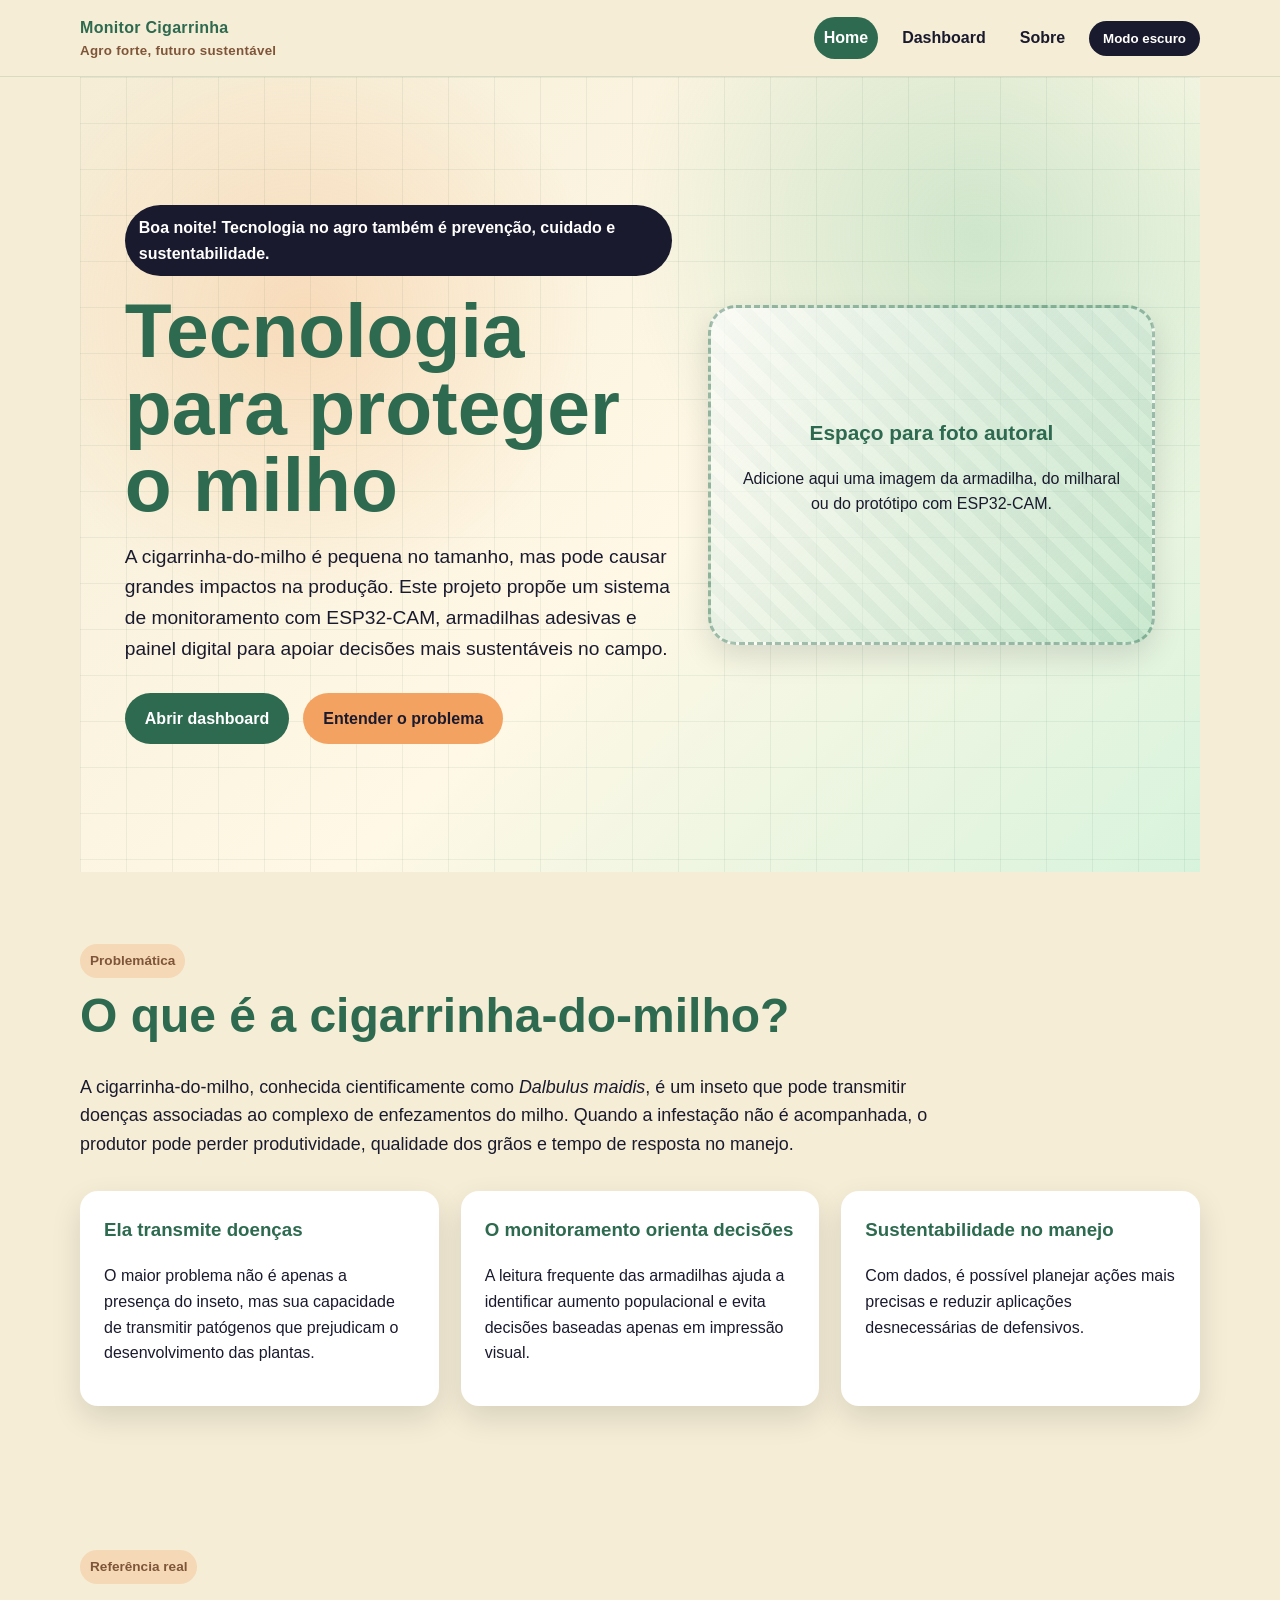
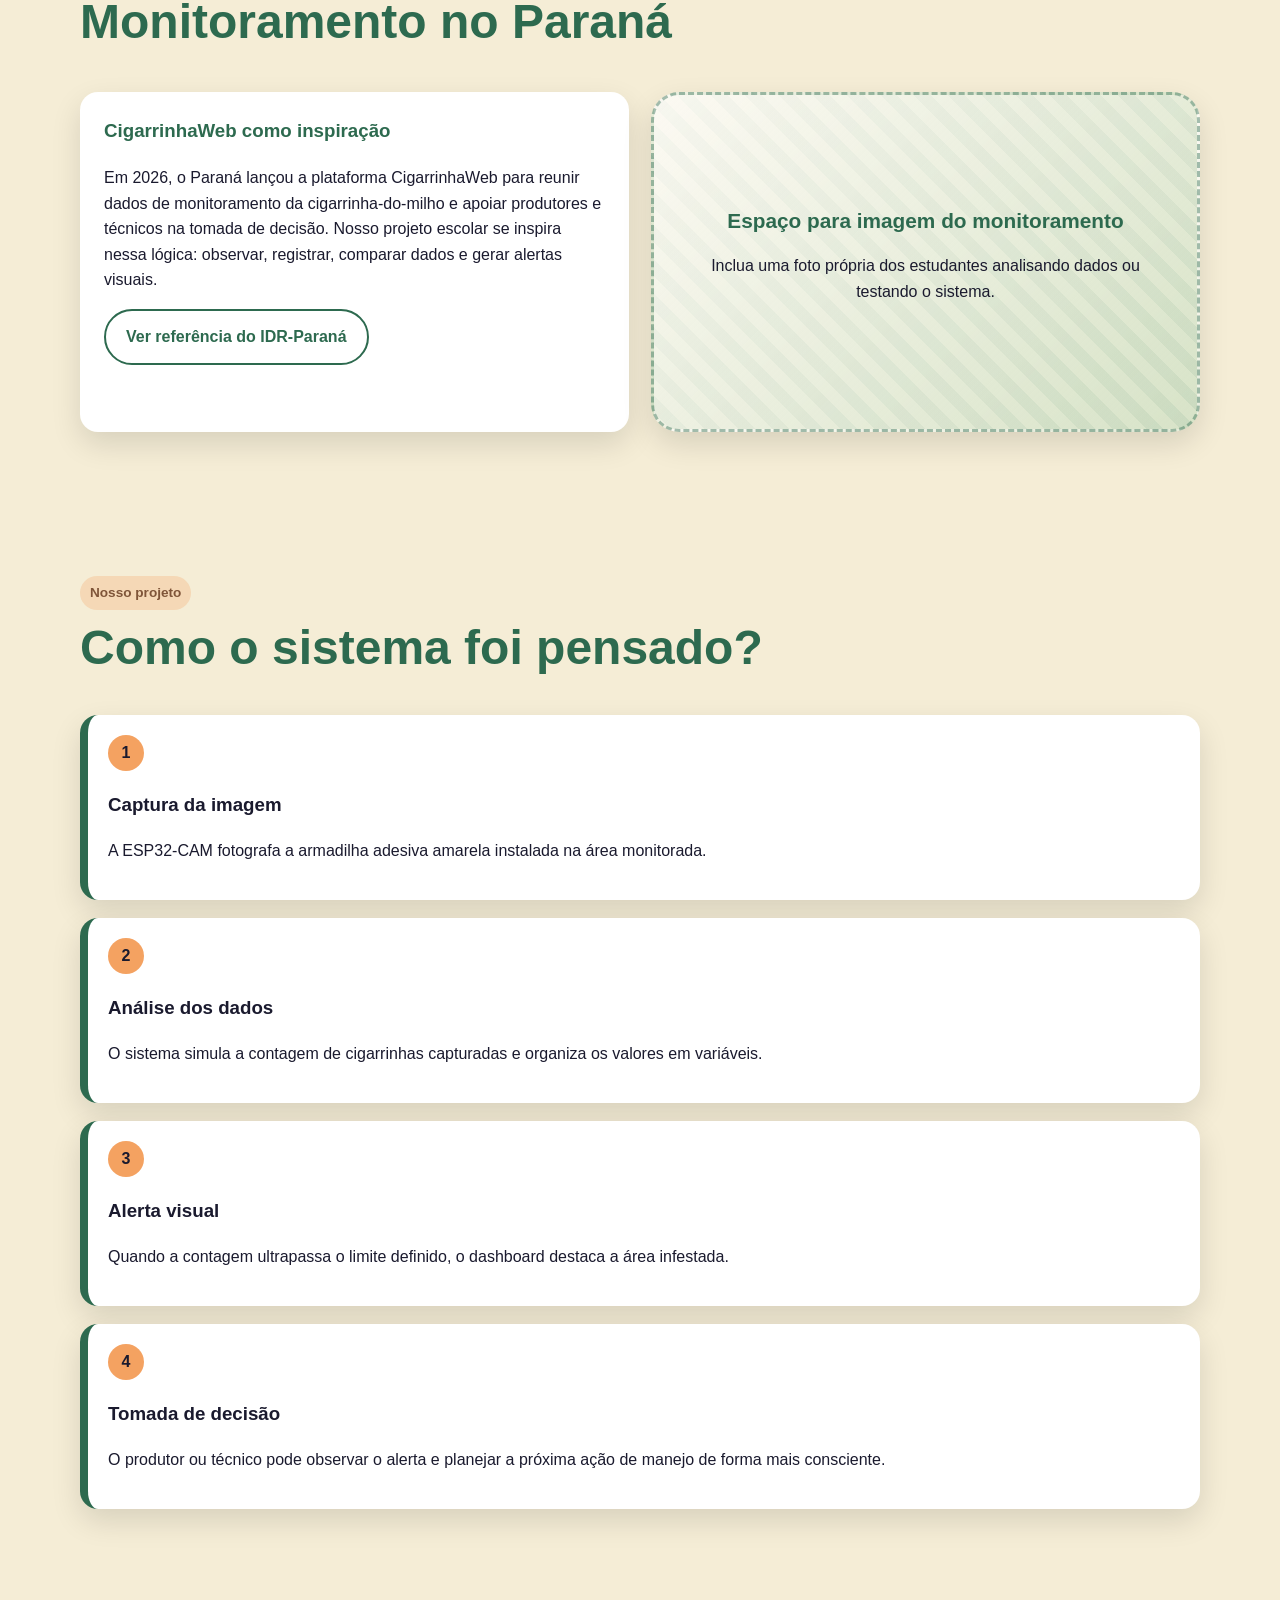
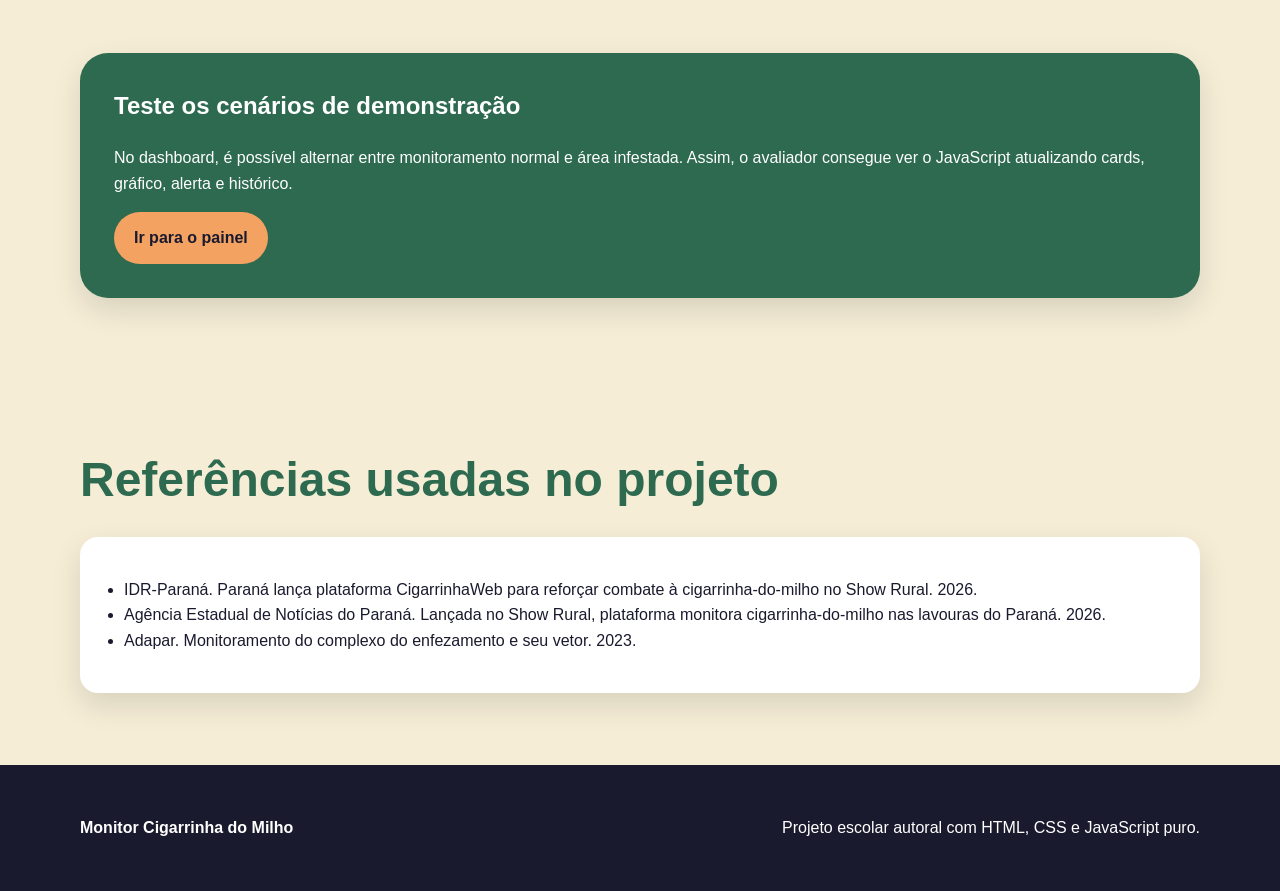
==== index.html @ 3e16c6bd "Add files via upload" ====
<!DOCTYPE html>
<html lang="pt-BR">
<head>
  <meta charset="UTF-8">
  <meta name="viewport" content="width=device-width, initial-scale=1.0">
  <title>Monitor Cigarrinha do Milho</title>
  <link rel="stylesheet" href="style.css">
</head>
<body>
  <header class="site-header">
    <div class="header-content">
      <div class="logo">
        Monitor Cigarrinha
        <small>Agro forte, futuro sustentável</small>
      </div>

      <nav class="nav" aria-label="Menu principal">
        <a class="nav-link active" href="index.html">Home</a>
        <a class="nav-link" href="dashboard.html">Dashboard</a>
        <a class="nav-link" href="#sobre">Sobre</a>
        <button class="theme-button" id="themeButton" type="button">Modo escuro</button>
      </nav>
    </div>
  </header>

  <main>
    <section class="hero" aria-labelledby="titulo-principal">
      <div class="hero-content">
        <div class="hero-text">
          <span class="greeting" id="greetingMessage">Carregando saudação...</span>
          <h1 id="titulo-principal">Tecnologia para proteger o milho</h1>
          <p>
            A cigarrinha-do-milho é pequena no tamanho, mas pode causar grandes impactos na produção.
            Este projeto propõe um sistema de monitoramento com ESP32-CAM, armadilhas adesivas e painel
            digital para apoiar decisões mais sustentáveis no campo.
          </p>

          <div class="hero-actions">
            <a class="button primary" href="dashboard.html">Abrir dashboard</a>
            <a class="button secondary" href="#problema">Entender o problema</a>
          </div>
        </div>

        <div class="photo-placeholder" role="img" aria-label="Espaço reservado para foto autoral de uma armadilha adesiva amarela instalada em uma lavoura de milho, com o protótipo de monitoramento ao lado.">
          <div>
            <strong>Espaço para foto autoral</strong>
            <p>Adicione aqui uma imagem da armadilha, do milharal ou do protótipo com ESP32-CAM.</p>
          </div>
        </div>
      </div>
    </section>

    <section id="problema" aria-labelledby="titulo-problema">
      <span class="tag">Problemática</span>
      <h2 class="section-title" id="titulo-problema">O que é a cigarrinha-do-milho?</h2>
      <p class="section-lead">
        A cigarrinha-do-milho, conhecida cientificamente como <em>Dalbulus maidis</em>, é um inseto que pode
        transmitir doenças associadas ao complexo de enfezamentos do milho. Quando a infestação não é acompanhada,
        o produtor pode perder produtividade, qualidade dos grãos e tempo de resposta no manejo.
      </p>

      <div class="grid-3">
        <article class="card">
          <h3>Ela transmite doenças</h3>
          <p>
            O maior problema não é apenas a presença do inseto, mas sua capacidade de transmitir patógenos
            que prejudicam o desenvolvimento das plantas.
          </p>
        </article>

        <article class="card">
          <h3>O monitoramento orienta decisões</h3>
          <p>
            A leitura frequente das armadilhas ajuda a identificar aumento populacional e evita decisões
            baseadas apenas em impressão visual.
          </p>
        </article>

        <article class="card">
          <h3>Sustentabilidade no manejo</h3>
          <p>
            Com dados, é possível planejar ações mais precisas e reduzir aplicações desnecessárias de defensivos.
          </p>
        </article>
      </div>
    </section>

    <section id="monitoramento" aria-labelledby="titulo-monitoramento">
      <span class="tag">Referência real</span>
      <h2 class="section-title" id="titulo-monitoramento">Monitoramento no Paraná</h2>
      <div class="grid-2">
        <div class="info-box">
          <h3>CigarrinhaWeb como inspiração</h3>
          <p>
            Em 2026, o Paraná lançou a plataforma CigarrinhaWeb para reunir dados de monitoramento da
            cigarrinha-do-milho e apoiar produtores e técnicos na tomada de decisão. Nosso projeto escolar
            se inspira nessa lógica: observar, registrar, comparar dados e gerar alertas visuais.
          </p>
          <a class="button outline" href="https://www.idrparana.pr.gov.br/Noticia/Parana-lanca-plataforma-CigarrinhaWeb-para-reforcar-combate-cigarrinha-do-milho-no-Show" target="_blank" rel="noopener">
            Ver referência do IDR-Paraná
          </a>
        </div>

        <div class="photo-placeholder" role="img" aria-label="Espaço reservado para imagem autoral ou captura própria mostrando estudantes analisando dados de monitoramento da cigarrinha-do-milho em um computador.">
          <div>
            <strong>Espaço para imagem do monitoramento</strong>
            <p>Inclua uma foto própria dos estudantes analisando dados ou testando o sistema.</p>
          </div>
        </div>
      </div>
    </section>

    <section id="sobre" aria-labelledby="titulo-projeto">
      <span class="tag">Nosso projeto</span>
      <h2 class="section-title" id="titulo-projeto">Como o sistema foi pensado?</h2>

      <div class="steps">
        <article class="step">
          <h3>Captura da imagem</h3>
          <p>
            A ESP32-CAM fotografa a armadilha adesiva amarela instalada na área monitorada.
          </p>
        </article>

        <article class="step">
          <h3>Análise dos dados</h3>
          <p>
            O sistema simula a contagem de cigarrinhas capturadas e organiza os valores em variáveis.
          </p>
        </article>

        <article class="step">
          <h3>Alerta visual</h3>
          <p>
            Quando a contagem ultrapassa o limite definido, o dashboard destaca a área infestada.
          </p>
        </article>

        <article class="step">
          <h3>Tomada de decisão</h3>
          <p>
            O produtor ou técnico pode observar o alerta e planejar a próxima ação de manejo de forma mais consciente.
          </p>
        </article>
      </div>
    </section>

    <section aria-labelledby="titulo-dashboard">
      <div class="callout">
        <h2 id="titulo-dashboard">Teste os cenários de demonstração</h2>
        <p>
          No dashboard, é possível alternar entre monitoramento normal e área infestada.
          Assim, o avaliador consegue ver o JavaScript atualizando cards, gráfico, alerta e histórico.
        </p>
        <a class="button secondary" href="dashboard.html">Ir para o painel</a>
      </div>
    </section>

    <section aria-labelledby="titulo-referencias">
      <h2 class="section-title" id="titulo-referencias">Referências usadas no projeto</h2>
      <div class="reference-list">
        <ul>
          <li>IDR-Paraná. Paraná lança plataforma CigarrinhaWeb para reforçar combate à cigarrinha-do-milho no Show Rural. 2026.</li>
          <li>Agência Estadual de Notícias do Paraná. Lançada no Show Rural, plataforma monitora cigarrinha-do-milho nas lavouras do Paraná. 2026.</li>
          <li>Adapar. Monitoramento do complexo do enfezamento e seu vetor. 2023.</li>
        </ul>
      </div>
    </section>
  </main>

  <footer class="site-footer">
    <div class="footer-content">
      <p><strong>Monitor Cigarrinha do Milho</strong></p>
      <p>Projeto escolar autoral com HTML, CSS e JavaScript puro.</p>
    </div>
  </footer>

  <script src="script.js"></script>
</body>
</html>
---- style.css ----
/* ==========================================================
   Monitor Cigarrinha do Milho
   Projeto escolar autoral: Agro forte, futuro sustentável
   Sem frameworks e sem bibliotecas externas.
   ========================================================== */

:root {
  --verde-campo: #2d6a4f;
  --verde-claro: #52b788;
  --amarelo-milho: #f4a261;
  --bege-terra: #f5edd6;
  --marrom-solo: #7f5539;
  --grafite: #1a1a2e;
  --branco: #ffffff;
  --cinza: #5f6368;
  --cinza-claro: #e8e8e8;
  --vermelho-alerta: #c1121f;
  --sombra: 0 12px 30px rgba(0, 0, 0, 0.12);
  --raio: 18px;
}

* {
  box-sizing: border-box;
}

html {
  scroll-behavior: smooth;
}

body {
  margin: 0;
  font-family: Arial, Helvetica, sans-serif;
  color: var(--grafite);
  background: var(--bege-terra);
  line-height: 1.6;
}

body.dark {
  background: #111827;
  color: #f7f7f7;
}

body.dark .card,
body.dark .info-box,
body.dark .project-card,
body.dark .demo-panel,
body.dark .chart-card,
body.dark .reference-list {
  background: #1f2937;
  color: #f7f7f7;
}

body.dark .site-header,
body.dark .dashboard-header {
  background: #0f172a;
}

body.dark .site-footer {
  background: #0f172a;
}

body.dark .nav-link {
  color: #f7f7f7;
}

a {
  color: inherit;
}

img {
  max-width: 100%;
  display: block;
}

.site-header,
.dashboard-header {
  position: sticky;
  top: 0;
  z-index: 10;
  background: rgba(245, 237, 214, 0.96);
  backdrop-filter: blur(10px);
  border-bottom: 1px solid rgba(45, 106, 79, 0.14);
}

.header-content {
  width: min(1120px, 92%);
  margin: 0 auto;
  min-height: 76px;
  display: flex;
  align-items: center;
  justify-content: space-between;
  gap: 24px;
}

.logo {
  display: flex;
  flex-direction: column;
  font-weight: 800;
  letter-spacing: 0.3px;
  color: var(--verde-campo);
}

.logo small {
  font-weight: 600;
  color: var(--marrom-solo);
}

.nav {
  display: flex;
  align-items: center;
  gap: 14px;
  flex-wrap: wrap;
}

.nav-link {
  text-decoration: none;
  font-weight: 700;
  color: var(--grafite);
  padding: 8px 10px;
  border-radius: 999px;
  transition: 0.2s;
}

.nav-link:hover,
.nav-link.active {
  background: var(--verde-campo);
  color: var(--branco);
}

.theme-button {
  border: 0;
  cursor: pointer;
  border-radius: 999px;
  background: var(--grafite);
  color: var(--branco);
  padding: 10px 14px;
  font-weight: 700;
  transition: 0.2s;
}

.theme-button:hover {
  transform: translateY(-2px);
}

.hero {
  position: relative;
  overflow: hidden;
  min-height: 560px;
  display: grid;
  place-items: center;
  background:
    radial-gradient(circle at 20% 30%, rgba(244, 162, 97, 0.28), transparent 28%),
    radial-gradient(circle at 80% 20%, rgba(82, 183, 136, 0.28), transparent 32%),
    linear-gradient(135deg, #f5edd6 0%, #fff8e6 55%, #d8f3dc 100%);
}

body.dark .hero {
  background:
    radial-gradient(circle at 20% 30%, rgba(244, 162, 97, 0.16), transparent 28%),
    radial-gradient(circle at 80% 20%, rgba(82, 183, 136, 0.16), transparent 32%),
    linear-gradient(135deg, #111827 0%, #172033 55%, #13251d 100%);
}

.hero::before {
  content: "";
  position: absolute;
  inset: 0;
  background-image:
    linear-gradient(90deg, rgba(45, 106, 79, 0.08) 1px, transparent 1px),
    linear-gradient(rgba(45, 106, 79, 0.08) 1px, transparent 1px);
  background-size: 46px 46px;
  animation: moverMalha 18s linear infinite;
}

@keyframes moverMalha {
  from { transform: translateY(0); }
  to { transform: translateY(46px); }
}

.hero-content {
  position: relative;
  width: min(1120px, 92%);
  display: grid;
  grid-template-columns: 1.1fr 0.9fr;
  align-items: center;
  gap: 36px;
  padding: 56px 0;
}

.hero-text h1 {
  font-size: clamp(2.2rem, 6vw, 5rem);
  line-height: 1;
  margin: 0 0 18px;
  color: var(--verde-campo);
}

.hero-text p {
  font-size: 1.2rem;
  max-width: 680px;
}

.greeting {
  display: inline-block;
  background: var(--grafite);
  color: var(--branco);
  padding: 10px 14px;
  border-radius: 999px;
  font-weight: 700;
  margin-bottom: 16px;
}

.hero-actions {
  display: flex;
  gap: 14px;
  flex-wrap: wrap;
  margin-top: 28px;
}

.button {
  display: inline-flex;
  align-items: center;
  justify-content: center;
  border: 0;
  cursor: pointer;
  text-decoration: none;
  border-radius: 999px;
  padding: 13px 20px;
  font-weight: 800;
  transition: 0.2s;
}

.button.primary {
  background: var(--verde-campo);
  color: var(--branco);
}

.button.secondary {
  background: var(--amarelo-milho);
  color: var(--grafite);
}

.button.outline {
  border: 2px solid var(--verde-campo);
  color: var(--verde-campo);
  background: transparent;
}

.button:hover {
  transform: translateY(-3px);
  box-shadow: var(--sombra);
}

.photo-placeholder {
  border: 3px dashed rgba(45, 106, 79, 0.42);
  border-radius: 28px;
  min-height: 340px;
  background:
    linear-gradient(135deg, rgba(255,255,255,0.7), rgba(82,183,136,0.18)),
    repeating-linear-gradient(45deg, transparent, transparent 12px, rgba(45,106,79,0.08) 12px, rgba(45,106,79,0.08) 24px);
  display: grid;
  place-items: center;
  text-align: center;
  padding: 28px;
  box-shadow: var(--sombra);
}

.photo-placeholder strong {
  color: var(--verde-campo);
  font-size: 1.3rem;
}

main section {
  width: min(1120px, 92%);
  margin: 0 auto;
  padding: 72px 0;
}

.section-title {
  font-size: clamp(1.8rem, 4vw, 3rem);
  margin: 0 0 18px;
  color: var(--verde-campo);
}

body.dark .section-title {
  color: var(--verde-claro);
}

.section-lead {
  font-size: 1.12rem;
  max-width: 850px;
}

.grid-3,
.grid-2 {
  display: grid;
  gap: 22px;
  margin-top: 32px;
}

.grid-3 {
  grid-template-columns: repeat(3, 1fr);
}

.grid-2 {
  grid-template-columns: repeat(2, 1fr);
}

.card,
.info-box,
.project-card,
.reference-list {
  background: var(--branco);
  border-radius: var(--raio);
  padding: 24px;
  box-shadow: var(--sombra);
}

.card h3,
.info-box h3,
.project-card h3 {
  margin-top: 0;
  color: var(--verde-campo);
}

.tag {
  display: inline-block;
  background: rgba(244, 162, 97, 0.28);
  color: var(--marrom-solo);
  padding: 6px 10px;
  border-radius: 999px;
  font-weight: 800;
  font-size: 0.85rem;
}

.steps {
  counter-reset: passos;
  display: grid;
  gap: 18px;
  margin-top: 28px;
}

.step {
  background: var(--branco);
  border-left: 8px solid var(--verde-campo);
  border-radius: var(--raio);
  padding: 20px;
  box-shadow: var(--sombra);
  position: relative;
}

.step::before {
  counter-increment: passos;
  content: counter(passos);
  width: 36px;
  height: 36px;
  display: grid;
  place-items: center;
  border-radius: 50%;
  background: var(--amarelo-milho);
  color: var(--grafite);
  font-weight: 900;
  margin-bottom: 10px;
}

.callout {
  background: var(--verde-campo);
  color: var(--branco);
  border-radius: 28px;
  padding: 34px;
  box-shadow: var(--sombra);
}

.callout h2 {
  margin-top: 0;
}

.site-footer {
  background: var(--grafite);
  color: var(--branco);
  padding: 34px 0;
}

.footer-content {
  width: min(1120px, 92%);
  margin: 0 auto;
  display: flex;
  justify-content: space-between;
  gap: 24px;
  flex-wrap: wrap;
}

/* Dashboard */

.dashboard-body {
  background: #f2f5ef;
}

.dashboard-main {
  width: min(1160px, 92%);
  margin: 0 auto;
  padding: 36px 0 72px;
}

.dashboard-title {
  display: flex;
  justify-content: space-between;
  gap: 22px;
  align-items: center;
  flex-wrap: wrap;
  margin-bottom: 24px;
}

.dashboard-title h1 {
  margin: 0;
  color: var(--verde-campo);
}

.demo-panel {
  background: var(--branco);
  border-radius: var(--raio);
  padding: 22px;
  box-shadow: var(--sombra);
  margin-bottom: 24px;
  display: flex;
  justify-content: space-between;
  gap: 18px;
  align-items: center;
  flex-wrap: wrap;
}

.demo-buttons {
  display: flex;
  gap: 12px;
  flex-wrap: wrap;
}

.status-alert {
  display: none;
  background: #fff1f2;
  color: var(--vermelho-alerta);
  border: 2px solid rgba(193, 18, 31, 0.25);
  border-radius: var(--raio);
  padding: 18px;
  margin-bottom: 24px;
  font-weight: 800;
}

.status-alert.show {
  display: block;
}

.cards-monitoramento {
  display: grid;
  grid-template-columns: repeat(3, 1fr);
  gap: 18px;
  margin-bottom: 24px;
}

.monitor-card {
  background: var(--branco);
  border-radius: var(--raio);
  padding: 22px;
  box-shadow: var(--sombra);
  border-top: 8px solid var(--verde-claro);
  transition: 0.2s;
}

.monitor-card:hover {
  transform: translateY(-4px);
}

.monitor-card.alerta {
  border-top-color: var(--vermelho-alerta);
  background: #fff5f5;
}

body.dark .monitor-card {
  background: #1f2937;
}

body.dark .monitor-card.alerta {
  background: #3a1d23;
}

.monitor-card h3 {
  margin: 0 0 8px;
}

.valor {
  font-size: 3rem;
  line-height: 1;
  font-weight: 900;
  color: var(--verde-campo);
}

.monitor-card.alerta .valor {
  color: var(--vermelho-alerta);
}

.label-status {
  display: inline-block;
  margin-top: 12px;
  border-radius: 999px;
  padding: 6px 10px;
  font-weight: 800;
  background: rgba(82, 183, 136, 0.2);
}

.monitor-card.alerta .label-status {
  background: rgba(193, 18, 31, 0.15);
  color: var(--vermelho-alerta);
}

.dashboard-grid {
  display: grid;
  grid-template-columns: 1.3fr 0.7fr;
  gap: 24px;
}

.chart-card,
.info-dashboard {
  background: var(--branco);
  border-radius: var(--raio);
  padding: 22px;
  box-shadow: var(--sombra);
}

canvas {
  width: 100%;
  min-height: 300px;
}

.log-list {
  padding-left: 20px;
}

.log-list li {
  margin-bottom: 10px;
}

.reference-list ul {
  padding-left: 20px;
}

@media (max-width: 850px) {
  .hero-content,
  .grid-3,
  .grid-2,
  .dashboard-grid,
  .cards-monitoramento {
    grid-template-columns: 1fr;
  }

  .header-content {
    align-items: flex-start;
    padding: 14px 0;
    flex-direction: column;
  }

  .hero {
    min-height: auto;
  }

  main section {
    padding: 48px 0;
  }

  .footer-content {
    flex-direction: column;
  }
}
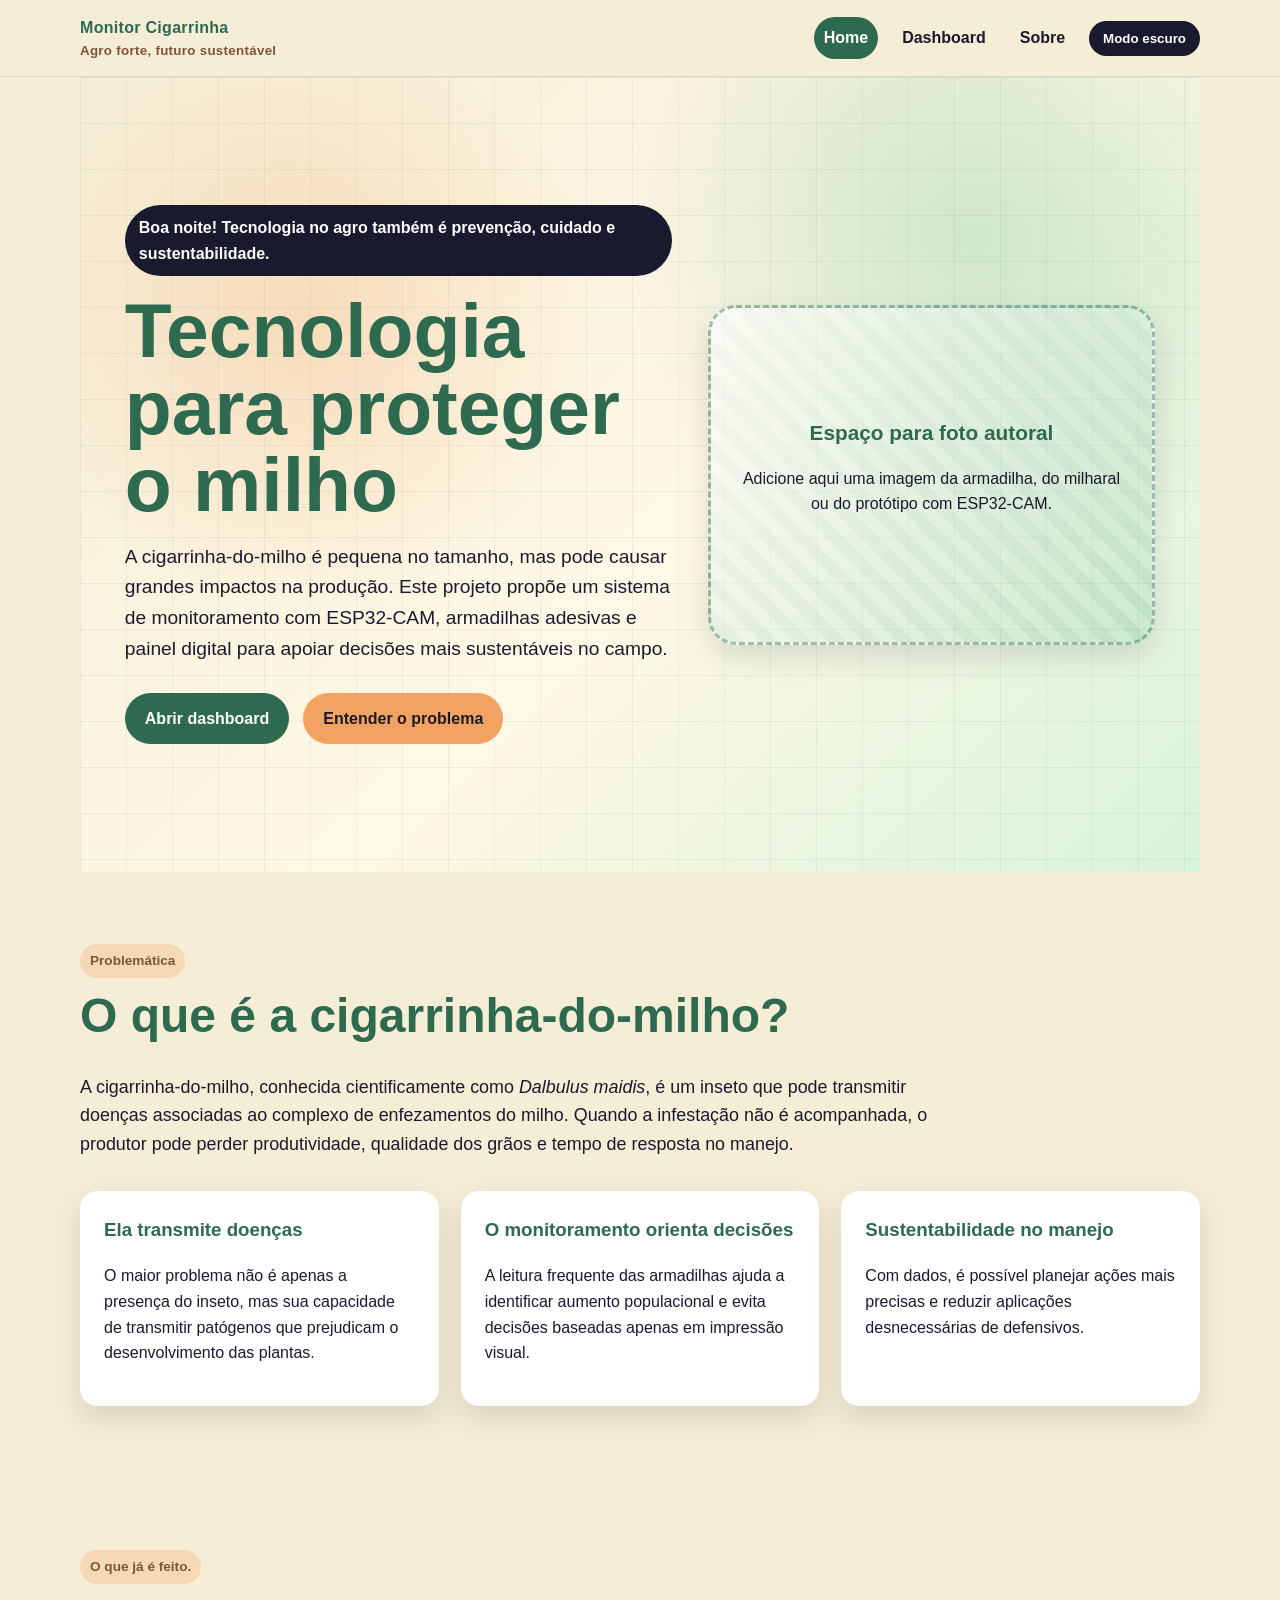
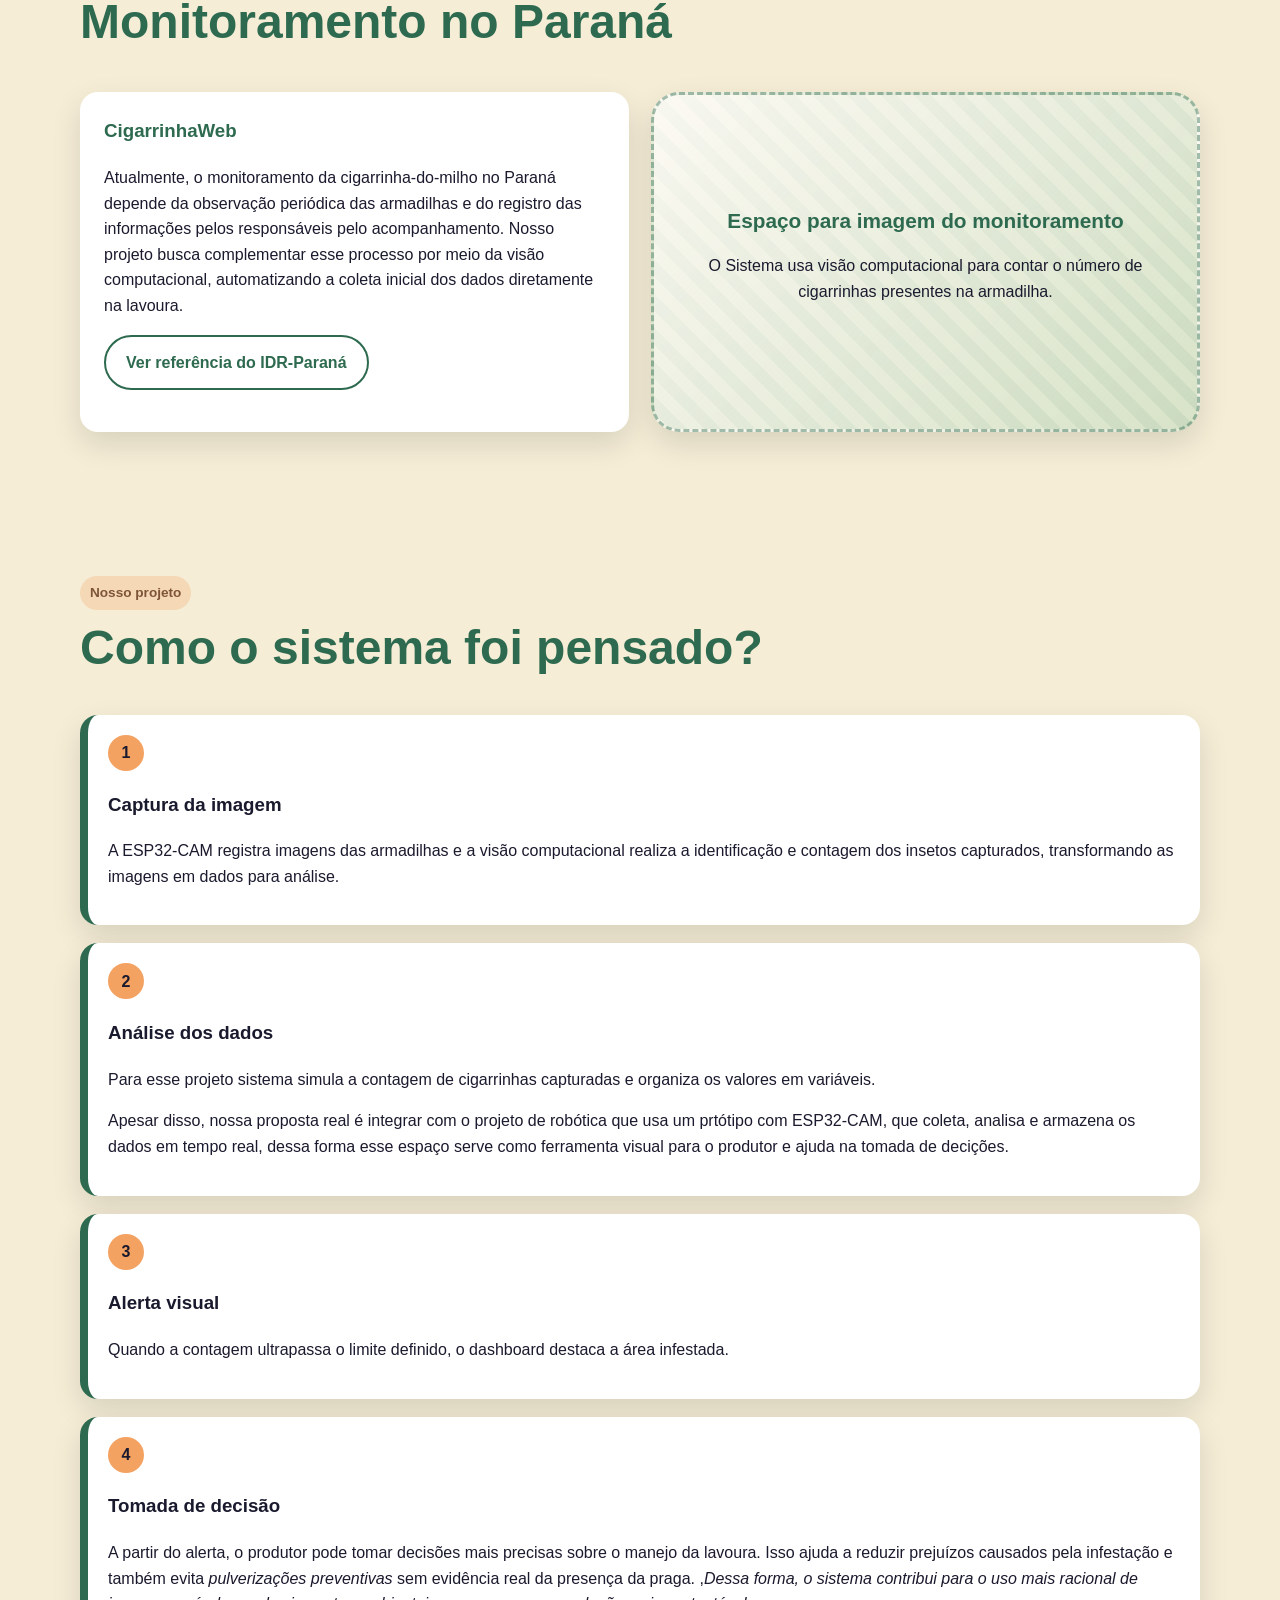
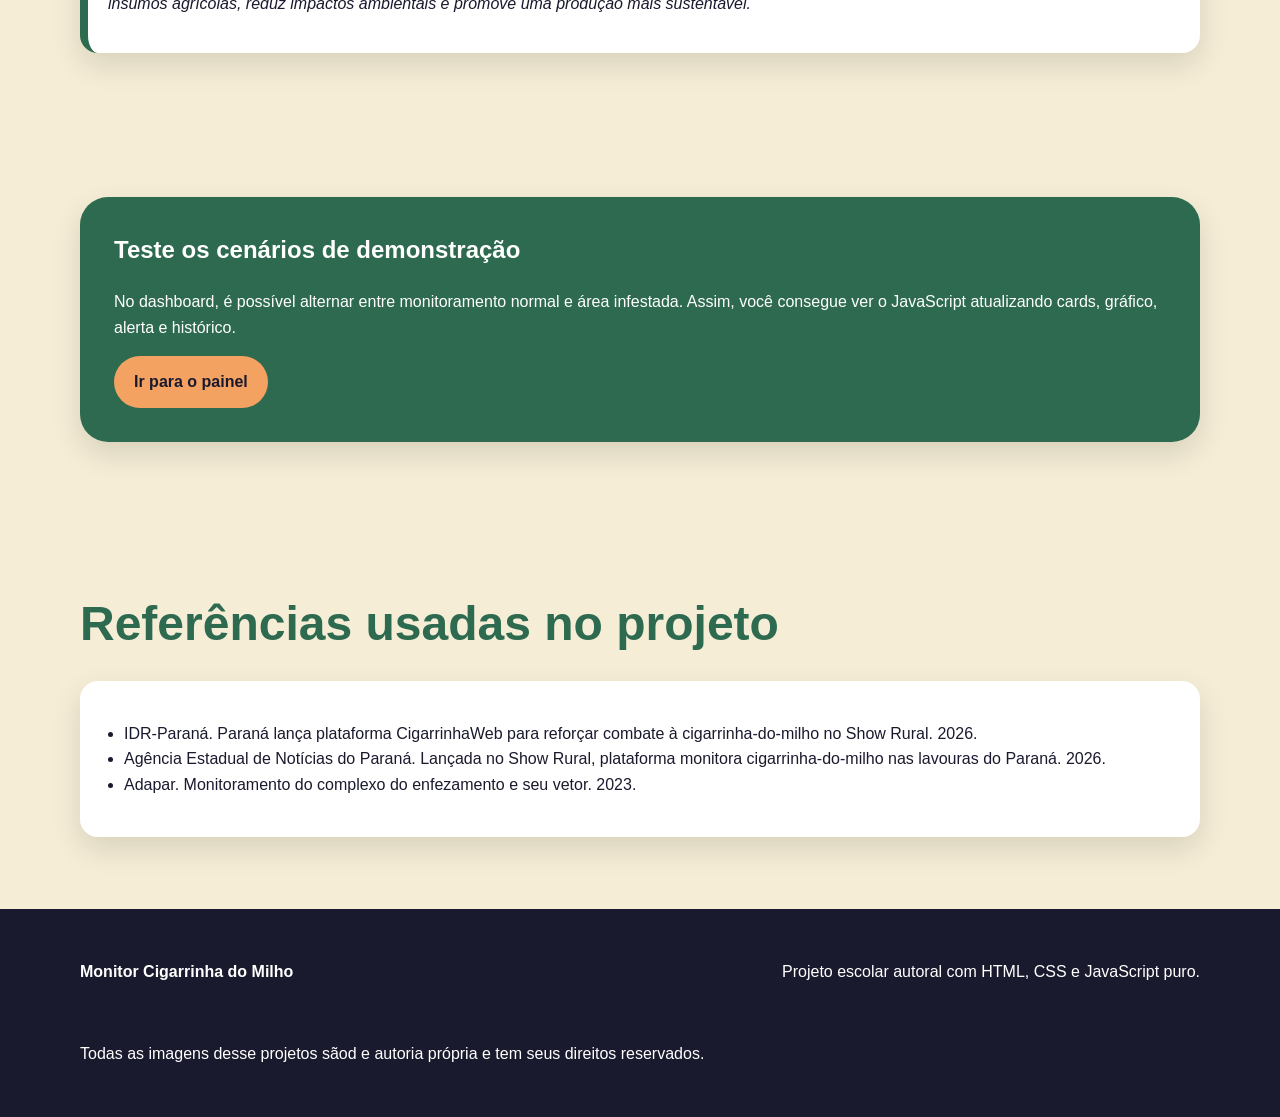
==== commit 1321e176: "Add files via upload" ====
--- a/index.html
+++ b/index.html
@@ -86,25 +86,23 @@
     </section>
 
     <section id="monitoramento" aria-labelledby="titulo-monitoramento">
-      <span class="tag">Referência real</span>
+      <span class="tag">O que já é feito.</span>
       <h2 class="section-title" id="titulo-monitoramento">Monitoramento no Paraná</h2>
       <div class="grid-2">
         <div class="info-box">
-          <h3>CigarrinhaWeb como inspiração</h3>
+          <h3>CigarrinhaWeb</h3>
           <p>
-            Em 2026, o Paraná lançou a plataforma CigarrinhaWeb para reunir dados de monitoramento da
-            cigarrinha-do-milho e apoiar produtores e técnicos na tomada de decisão. Nosso projeto escolar
-            se inspira nessa lógica: observar, registrar, comparar dados e gerar alertas visuais.
+           Atualmente, o monitoramento da cigarrinha-do-milho no Paraná depende da observação periódica das armadilhas e do registro das informações pelos responsáveis pelo acompanhamento. Nosso projeto busca complementar esse processo por meio da visão computacional, automatizando a coleta inicial dos dados diretamente na lavoura.
           </p>
           <a class="button outline" href="https://www.idrparana.pr.gov.br/Noticia/Parana-lanca-plataforma-CigarrinhaWeb-para-reforcar-combate-cigarrinha-do-milho-no-Show" target="_blank" rel="noopener">
             Ver referência do IDR-Paraná
           </a>
         </div>
 
-        <div class="photo-placeholder" role="img" aria-label="Espaço reservado para imagem autoral ou captura própria mostrando estudantes analisando dados de monitoramento da cigarrinha-do-milho em um computador.">
+        <div class="photo-placeholder" role="img" aria-label="Imagem autoral de Analise dados de monitoramento da cigarrinha-do-milho em um computador.">
           <div>
             <strong>Espaço para imagem do monitoramento</strong>
-            <p>Inclua uma foto própria dos estudantes analisando dados ou testando o sistema.</p>
+            <p>O Sistema usa visão computacional para contar o número de cigarrinhas presentes na armadilha.</p>
           </div>
         </div>
       </div>
@@ -118,14 +116,17 @@
         <article class="step">
           <h3>Captura da imagem</h3>
           <p>
-            A ESP32-CAM fotografa a armadilha adesiva amarela instalada na área monitorada.
+           A ESP32-CAM registra imagens das armadilhas e a visão computacional realiza a identificação e contagem dos insetos capturados, transformando as imagens em dados para análise.
           </p>
         </article>
 
         <article class="step">
           <h3>Análise dos dados</h3>
           <p>
-            O sistema simula a contagem de cigarrinhas capturadas e organiza os valores em variáveis.
+            Para esse projeto sistema simula a contagem de cigarrinhas capturadas e organiza os valores em variáveis.
+          </p>
+          <p>
+            Apesar disso, nossa proposta real é integrar com o projeto de robótica que usa um prtótipo com ESP32-CAM, que coleta, analisa e armazena os dados em tempo real, dessa forma esse espaço serve como ferramenta visual para o produtor e ajuda na tomada de decições.
           </p>
         </article>
 
@@ -139,7 +140,7 @@
         <article class="step">
           <h3>Tomada de decisão</h3>
           <p>
-            O produtor ou técnico pode observar o alerta e planejar a próxima ação de manejo de forma mais consciente.
+           A partir do alerta, o produtor pode tomar decisões mais precisas sobre o manejo da lavoura. Isso ajuda a reduzir prejuízos causados pela infestação e também evita  <em>pulverizações preventivas</em>  sem evidência real da presença da praga. ,<em>Dessa forma, o sistema contribui para o uso mais racional de insumos agrícolas, reduz impactos ambientais e promove uma produção mais sustentável.</em>
           </p>
         </article>
       </div>
@@ -150,7 +151,7 @@
         <h2 id="titulo-dashboard">Teste os cenários de demonstração</h2>
         <p>
           No dashboard, é possível alternar entre monitoramento normal e área infestada.
-          Assim, o avaliador consegue ver o JavaScript atualizando cards, gráfico, alerta e histórico.
+          Assim, você consegue ver o JavaScript atualizando cards, gráfico, alerta e histórico.
         </p>
         <a class="button secondary" href="dashboard.html">Ir para o painel</a>
       </div>
@@ -172,6 +173,7 @@
     <div class="footer-content">
       <p><strong>Monitor Cigarrinha do Milho</strong></p>
       <p>Projeto escolar autoral com HTML, CSS e JavaScript puro.</p>
+      <p>Todas as imagens desse projetos sãod e autoria própria e tem seus direitos reservados.</p>
     </div>
   </footer>
 
--- a/style.css
+++ b/style.css
@@ -45,6 +45,7 @@
 body.dark .project-card,
 body.dark .demo-panel,
 body.dark .chart-card,
+body.dark .info-dashboard,
 body.dark .reference-list {
   background: #1f2937;
   color: #f7f7f7;
@@ -62,6 +63,21 @@
 body.dark .nav-link {
   color: #f7f7f7;
 }
+
+body.dark .chart-card h2,
+body.dark .info-dashboard h2,
+body.dark .info-dashboard p,
+body.dark .info-dashboard li,
+body.dark .info-dashboard strong {
+  color: #f7f7f7;
+}
+
+body.dark .chart-card,
+body.dark .info-dashboard {
+  background: #1f2937;
+  border: 1px solid rgba(255, 255, 255, 0.08);
+}
+
 
 a {
   color: inherit;
@@ -482,6 +498,17 @@
   background: #3a1d23;
 }
 
+body.dark .monitor-card h3,
+body.dark .monitor-card p,
+body.dark .monitor-card .label-status {
+  color: #f7f7f7;
+}
+
+body.dark .monitor-card.alerta .label-status {
+  color: #fecdd3;
+}
+
+
 .monitor-card h3 {
   margin: 0 0 8px;
 }
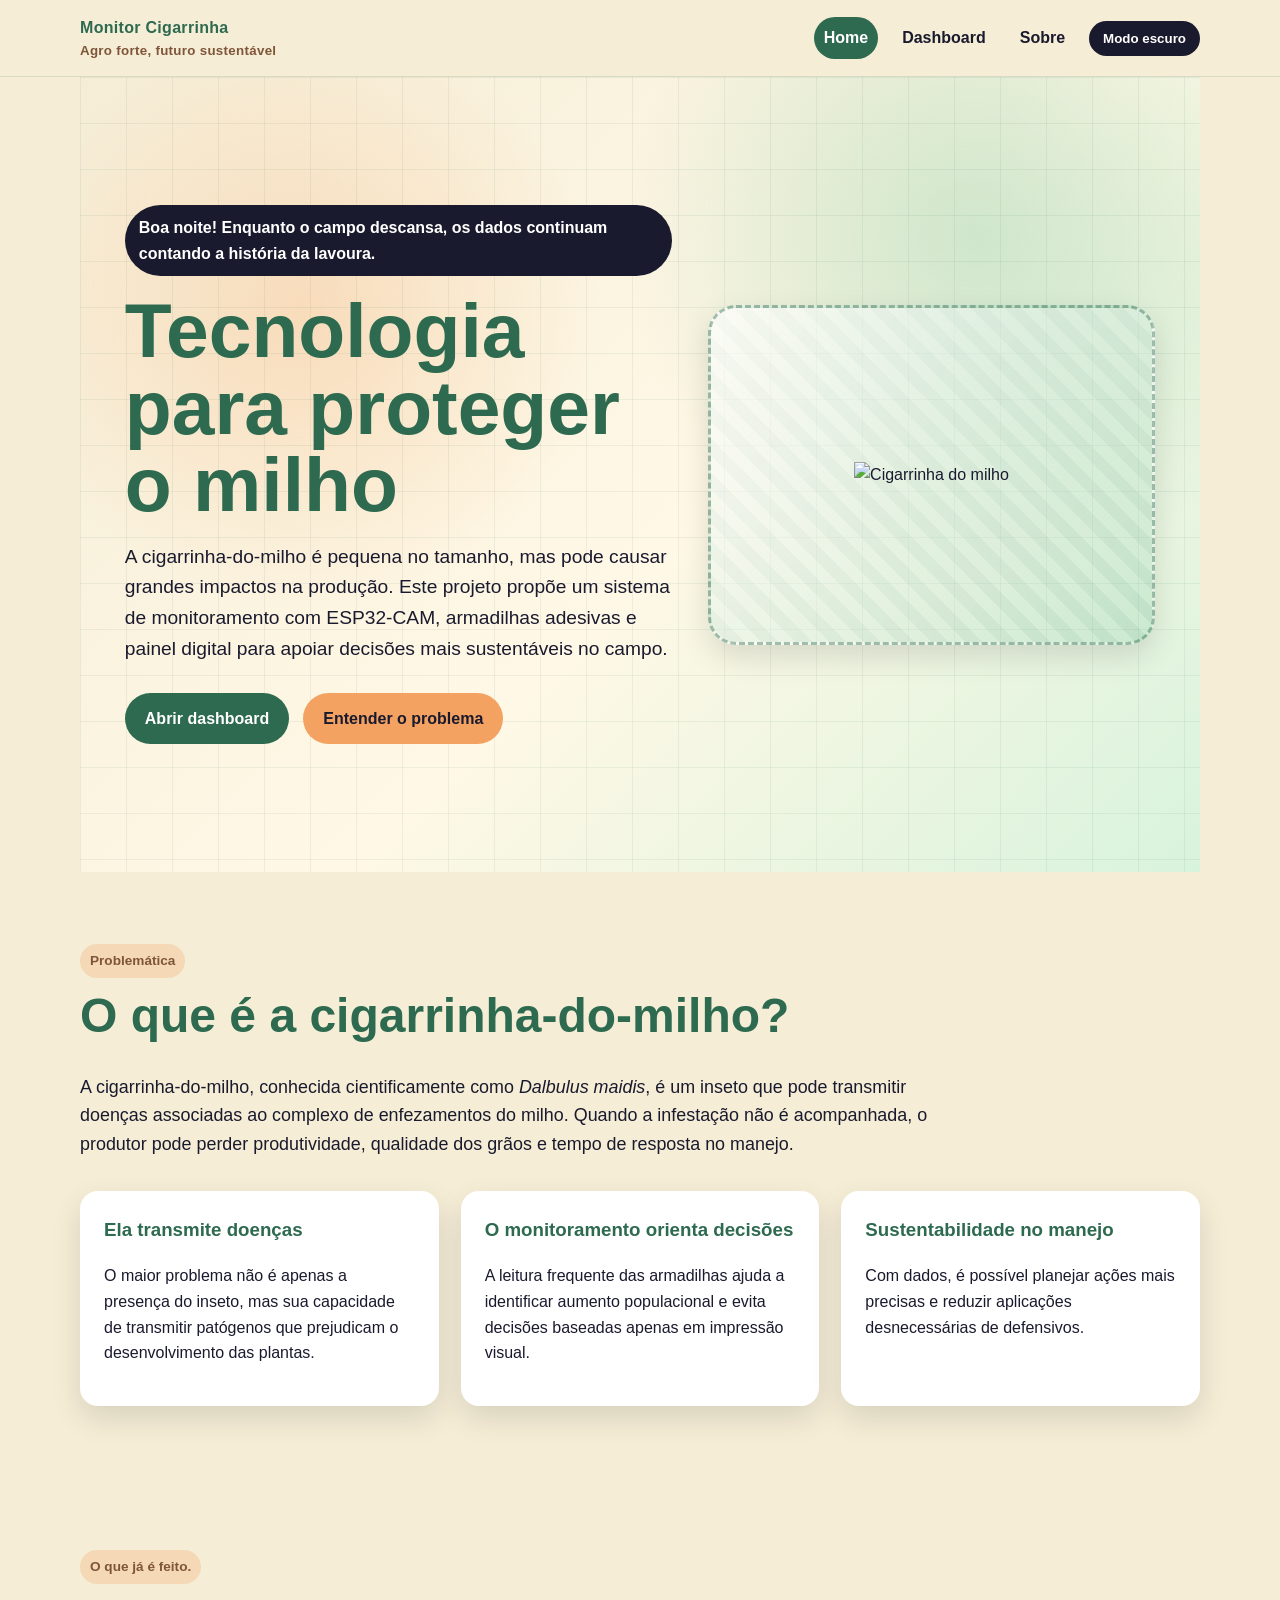
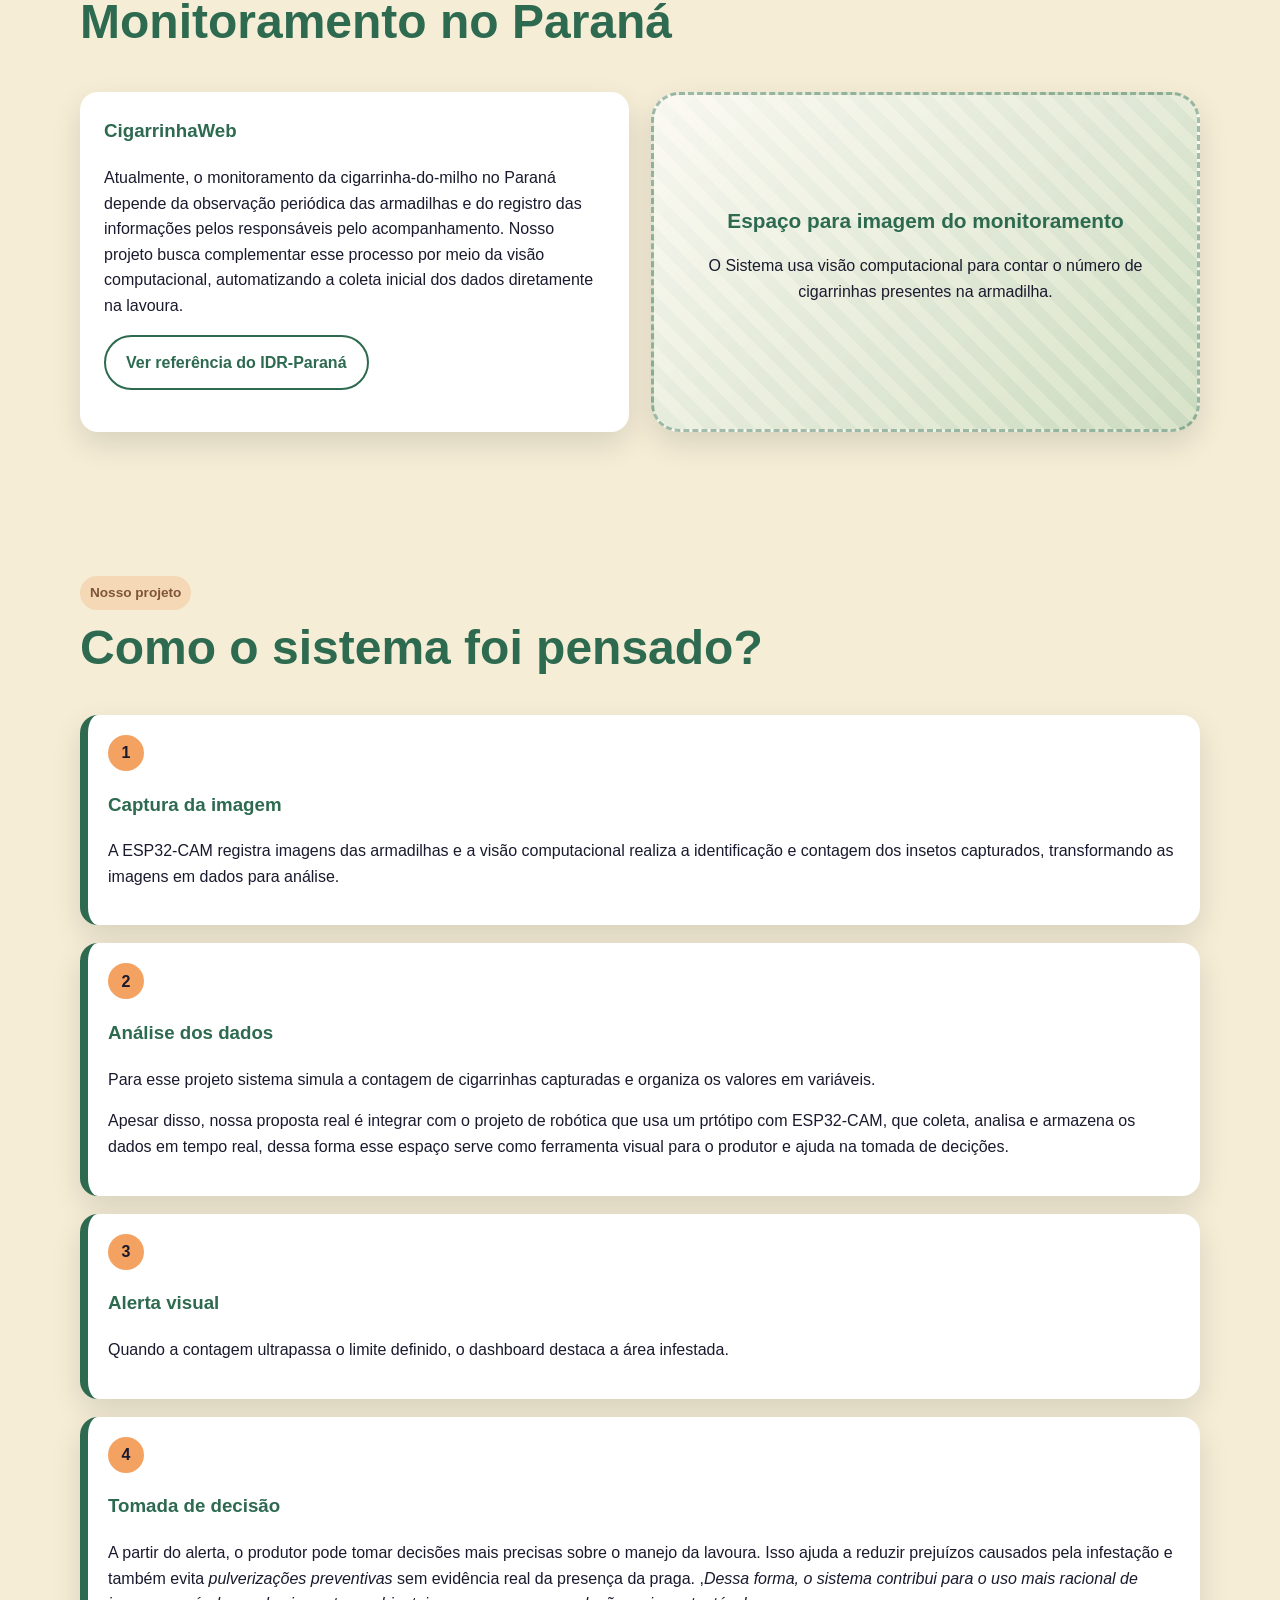
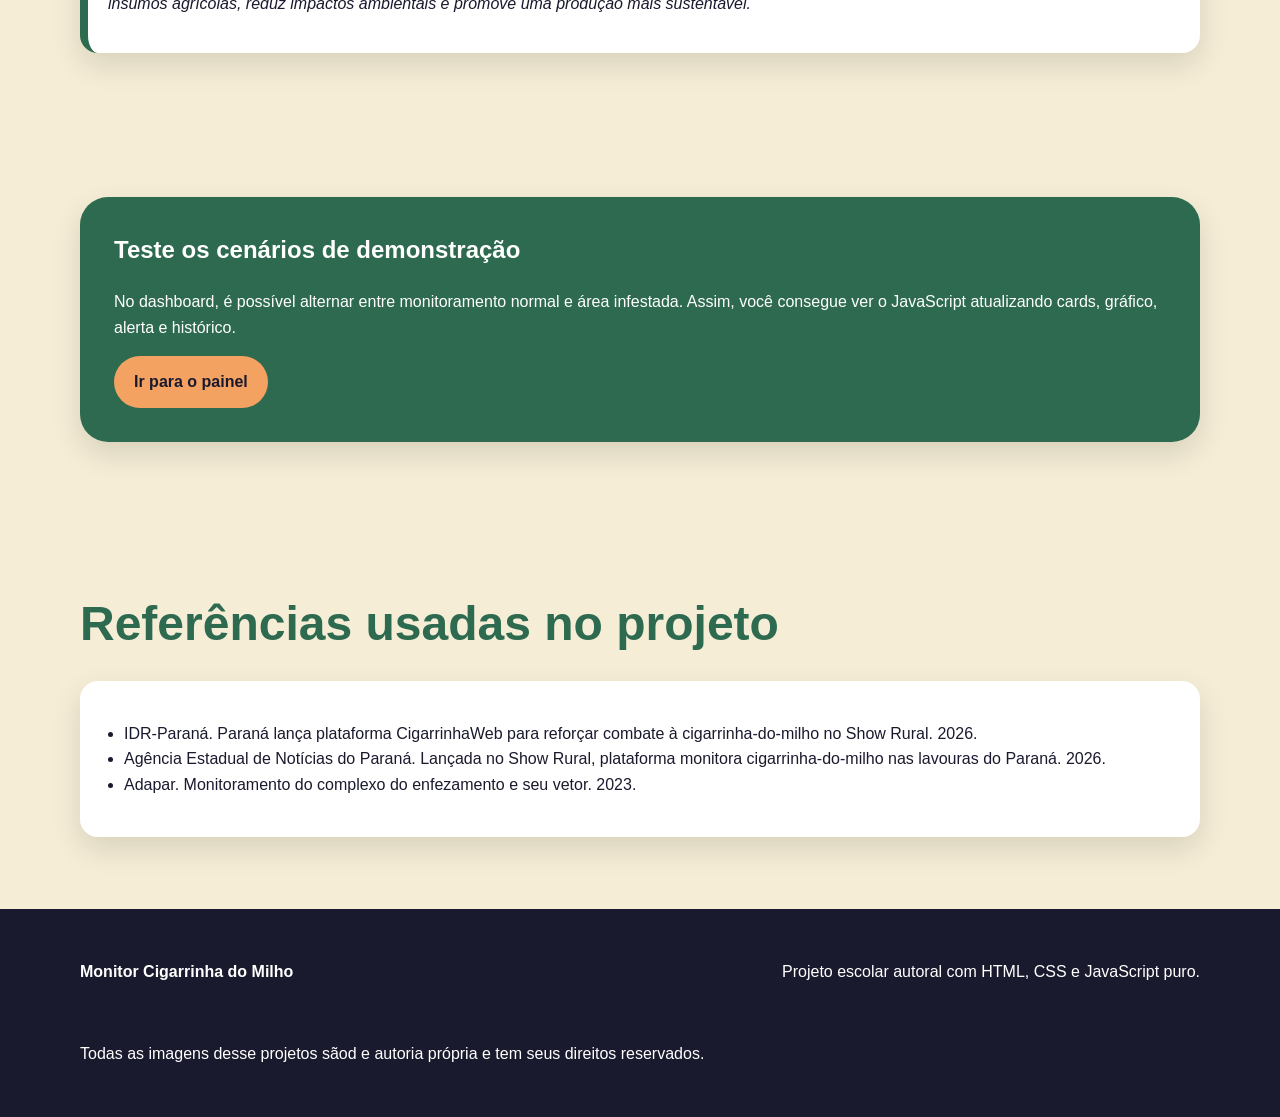
==== commit af8032a5: "iamgem cigarrinha diretos livres" ====
--- a/index.html
+++ b/index.html
@@ -43,8 +43,8 @@
 
         <div class="photo-placeholder" role="img" aria-label="Espaço reservado para foto autoral de uma armadilha adesiva amarela instalada em uma lavoura de milho, com o protótipo de monitoramento ao lado.">
           <div>
-            <strong>Espaço para foto autoral</strong>
-            <p>Adicione aqui uma imagem da armadilha, do milharal ou do protótipo com ESP32-CAM.</p>
+            <img src="https://commons.wikimedia.org/wiki/File:Dalbulus_maidis.jpg" alt="Cigarrinha do milho">
+      
           </div>
         </div>
       </div>
--- a/style.css
+++ b/style.css
@@ -40,45 +40,6 @@
   color: #f7f7f7;
 }
 
-body.dark .card,
-body.dark .info-box,
-body.dark .project-card,
-body.dark .demo-panel,
-body.dark .chart-card,
-body.dark .info-dashboard,
-body.dark .reference-list {
-  background: #1f2937;
-  color: #f7f7f7;
-}
-
-body.dark .site-header,
-body.dark .dashboard-header {
-  background: #0f172a;
-}
-
-body.dark .site-footer {
-  background: #0f172a;
-}
-
-body.dark .nav-link {
-  color: #f7f7f7;
-}
-
-body.dark .chart-card h2,
-body.dark .info-dashboard h2,
-body.dark .info-dashboard p,
-body.dark .info-dashboard li,
-body.dark .info-dashboard strong {
-  color: #f7f7f7;
-}
-
-body.dark .chart-card,
-body.dark .info-dashboard {
-  background: #1f2937;
-  border: 1px solid rgba(255, 255, 255, 0.08);
-}
-
-
 a {
   color: inherit;
 }
@@ -87,6 +48,8 @@
   max-width: 100%;
   display: block;
 }
+
+/* Header */
 
 .site-header,
 .dashboard-header {
@@ -98,6 +61,12 @@
   border-bottom: 1px solid rgba(45, 106, 79, 0.14);
 }
 
+body.dark .site-header,
+body.dark .dashboard-header {
+  background: #0f172a;
+  border-bottom: 1px solid rgba(255, 255, 255, 0.08);
+}
+
 .header-content {
   width: min(1120px, 92%);
   margin: 0 auto;
@@ -121,6 +90,14 @@
   color: var(--marrom-solo);
 }
 
+body.dark .logo {
+  color: var(--verde-claro);
+}
+
+body.dark .logo small {
+  color: var(--amarelo-milho);
+}
+
 .nav {
   display: flex;
   align-items: center;
@@ -135,6 +112,10 @@
   padding: 8px 10px;
   border-radius: 999px;
   transition: 0.2s;
+}
+
+body.dark .nav-link {
+  color: #ffffff;
 }
 
 .nav-link:hover,
@@ -157,6 +138,8 @@
 .theme-button:hover {
   transform: translateY(-2px);
 }
+
+/* Hero */
 
 .hero {
   position: relative;
@@ -189,8 +172,13 @@
 }
 
 @keyframes moverMalha {
-  from { transform: translateY(0); }
-  to { transform: translateY(46px); }
+  from {
+    transform: translateY(0);
+  }
+
+  to {
+    transform: translateY(46px);
+  }
 }
 
 .hero-content {
@@ -210,9 +198,17 @@
   color: var(--verde-campo);
 }
 
+body.dark .hero-text h1 {
+  color: var(--verde-claro);
+}
+
 .hero-text p {
   font-size: 1.2rem;
   max-width: 680px;
+}
+
+body.dark .hero-text p {
+  color: #e5e7eb;
 }
 
 .greeting {
@@ -231,6 +227,8 @@
   flex-wrap: wrap;
   margin-top: 28px;
 }
+
+/* Botões */
 
 .button {
   display: inline-flex;
@@ -261,18 +259,25 @@
   background: transparent;
 }
 
+body.dark .button.outline {
+  border-color: var(--verde-claro);
+  color: var(--verde-claro);
+}
+
 .button:hover {
   transform: translateY(-3px);
   box-shadow: var(--sombra);
 }
+
+/* Imagens reservadas */
 
 .photo-placeholder {
   border: 3px dashed rgba(45, 106, 79, 0.42);
   border-radius: 28px;
   min-height: 340px;
   background:
-    linear-gradient(135deg, rgba(255,255,255,0.7), rgba(82,183,136,0.18)),
-    repeating-linear-gradient(45deg, transparent, transparent 12px, rgba(45,106,79,0.08) 12px, rgba(45,106,79,0.08) 24px);
+    linear-gradient(135deg, rgba(255, 255, 255, 0.7), rgba(82, 183, 136, 0.18)),
+    repeating-linear-gradient(45deg, transparent, transparent 12px, rgba(45, 106, 79, 0.08) 12px, rgba(45, 106, 79, 0.08) 24px);
   display: grid;
   place-items: center;
   text-align: center;
@@ -285,6 +290,23 @@
   font-size: 1.3rem;
 }
 
+body.dark .photo-placeholder {
+  background:
+    linear-gradient(135deg, rgba(31, 41, 55, 0.95), rgba(82, 183, 136, 0.12)),
+    repeating-linear-gradient(45deg, transparent, transparent 12px, rgba(255, 255, 255, 0.05) 12px, rgba(255, 255, 255, 0.05) 24px);
+  border-color: rgba(82, 183, 136, 0.55);
+}
+
+body.dark .photo-placeholder strong {
+  color: var(--verde-claro);
+}
+
+body.dark .photo-placeholder p {
+  color: #e5e7eb;
+}
+
+/* Seções */
+
 main section {
   width: min(1120px, 92%);
   margin: 0 auto;
@@ -304,6 +326,10 @@
 .section-lead {
   font-size: 1.12rem;
   max-width: 850px;
+}
+
+body.dark .section-lead {
+  color: #e5e7eb;
 }
 
 .grid-3,
@@ -320,6 +346,8 @@
 .grid-2 {
   grid-template-columns: repeat(2, 1fr);
 }
+
+/* Cards gerais */
 
 .card,
 .info-box,
@@ -338,6 +366,31 @@
   color: var(--verde-campo);
 }
 
+body.dark .card,
+body.dark .info-box,
+body.dark .project-card,
+body.dark .reference-list {
+  background: #1f2937;
+  color: #ffffff;
+  border: 1px solid rgba(255, 255, 255, 0.08);
+}
+
+body.dark .card h3,
+body.dark .info-box h3,
+body.dark .project-card h3,
+body.dark .reference-list h2 {
+  color: #ffffff;
+}
+
+body.dark .card p,
+body.dark .info-box p,
+body.dark .project-card p,
+body.dark .reference-list li {
+  color: #e5e7eb;
+}
+
+/* Tags */
+
 .tag {
   display: inline-block;
   background: rgba(244, 162, 97, 0.28);
@@ -348,6 +401,13 @@
   font-size: 0.85rem;
 }
 
+body.dark .tag {
+  background: rgba(244, 162, 97, 0.22);
+  color: #ffd7ad;
+}
+
+/* Passos */
+
 .steps {
   counter-reset: passos;
   display: grid;
@@ -357,11 +417,20 @@
 
 .step {
   background: var(--branco);
+  color: var(--grafite);
   border-left: 8px solid var(--verde-campo);
   border-radius: var(--raio);
   padding: 20px;
   box-shadow: var(--sombra);
   position: relative;
+}
+
+.step h3 {
+  color: var(--verde-campo);
+}
+
+.step p {
+  color: var(--grafite);
 }
 
 .step::before {
@@ -378,6 +447,29 @@
   margin-bottom: 10px;
 }
 
+body.dark .step {
+  background: #1f2937;
+  color: #ffffff;
+  border-left: 8px solid var(--verde-claro);
+  border: 1px solid rgba(255, 255, 255, 0.08);
+  border-left-width: 8px;
+}
+
+body.dark .step h3 {
+  color: #ffffff;
+}
+
+body.dark .step p {
+  color: #e5e7eb;
+}
+
+body.dark .step::before {
+  background: var(--amarelo-milho);
+  color: #111827;
+}
+
+/* Chamada */
+
 .callout {
   background: var(--verde-campo);
   color: var(--branco);
@@ -390,10 +482,21 @@
   margin-top: 0;
 }
 
+body.dark .callout {
+  background: #2d6a4f;
+  color: #ffffff;
+}
+
+/* Rodapé */
+
 .site-footer {
   background: var(--grafite);
   color: var(--branco);
   padding: 34px 0;
+}
+
+body.dark .site-footer {
+  background: #0f172a;
 }
 
 .footer-content {
@@ -411,6 +514,10 @@
   background: #f2f5ef;
 }
 
+body.dark.dashboard-body {
+  background: #111827;
+}
+
 .dashboard-main {
   width: min(1160px, 92%);
   margin: 0 auto;
@@ -430,6 +537,16 @@
   margin: 0;
   color: var(--verde-campo);
 }
+
+body.dark .dashboard-title h1 {
+  color: var(--verde-claro);
+}
+
+body.dark .dashboard-title p {
+  color: #e5e7eb;
+}
+
+/* Painel de demonstração */
 
 .demo-panel {
   background: var(--branco);
@@ -444,11 +561,27 @@
   flex-wrap: wrap;
 }
 
+body.dark .demo-panel {
+  background: #1f2937;
+  color: #ffffff;
+  border: 1px solid rgba(255, 255, 255, 0.08);
+}
+
+body.dark .demo-panel h2 {
+  color: #ffffff;
+}
+
+body.dark .demo-panel p {
+  color: #e5e7eb;
+}
+
 .demo-buttons {
   display: flex;
   gap: 12px;
   flex-wrap: wrap;
 }
+
+/* Alerta */
 
 .status-alert {
   display: none;
@@ -465,6 +598,14 @@
   display: block;
 }
 
+body.dark .status-alert {
+  background: #3a1d23;
+  color: #ffffff;
+  border-color: rgba(193, 18, 31, 0.45);
+}
+
+/* Cards do dashboard */
+
 .cards-monitoramento {
   display: grid;
   grid-template-columns: repeat(3, 1fr);
@@ -490,25 +631,6 @@
   background: #fff5f5;
 }
 
-body.dark .monitor-card {
-  background: #1f2937;
-}
-
-body.dark .monitor-card.alerta {
-  background: #3a1d23;
-}
-
-body.dark .monitor-card h3,
-body.dark .monitor-card p,
-body.dark .monitor-card .label-status {
-  color: #f7f7f7;
-}
-
-body.dark .monitor-card.alerta .label-status {
-  color: #fecdd3;
-}
-
-
 .monitor-card h3 {
   margin: 0 0 8px;
 }
@@ -538,6 +660,34 @@
   color: var(--vermelho-alerta);
 }
 
+body.dark .monitor-card {
+  background: #1f2937;
+  color: #ffffff;
+  border-top-color: var(--verde-claro);
+}
+
+body.dark .monitor-card h3,
+body.dark .monitor-card p,
+body.dark .monitor-card .label-status {
+  color: #ffffff;
+}
+
+body.dark .monitor-card.alerta {
+  background: #3a1d23;
+  border-top-color: var(--vermelho-alerta);
+}
+
+body.dark .monitor-card.alerta .valor {
+  color: #ff6b6b;
+}
+
+body.dark .monitor-card.alerta .label-status {
+  color: #fecdd3;
+  background: rgba(193, 18, 31, 0.32);
+}
+
+/* Área do gráfico */
+
 .dashboard-grid {
   display: grid;
   grid-template-columns: 1.3fr 0.7fr;
@@ -552,6 +702,25 @@
   box-shadow: var(--sombra);
 }
 
+body.dark .chart-card,
+body.dark .info-dashboard {
+  background: #1f2937;
+  color: #ffffff;
+  border: 1px solid rgba(255, 255, 255, 0.08);
+}
+
+body.dark .chart-card h2,
+body.dark .info-dashboard h2 {
+  color: #ffffff;
+}
+
+body.dark .chart-card p,
+body.dark .info-dashboard p,
+body.dark .info-dashboard li,
+body.dark .info-dashboard strong {
+  color: #ffffff;
+}
+
 canvas {
   width: 100%;
   min-height: 300px;
@@ -568,6 +737,8 @@
 .reference-list ul {
   padding-left: 20px;
 }
+
+/* Responsividade */
 
 @media (max-width: 850px) {
   .hero-content,
@@ -595,4 +766,4 @@
   .footer-content {
     flex-direction: column;
   }
-}
+}
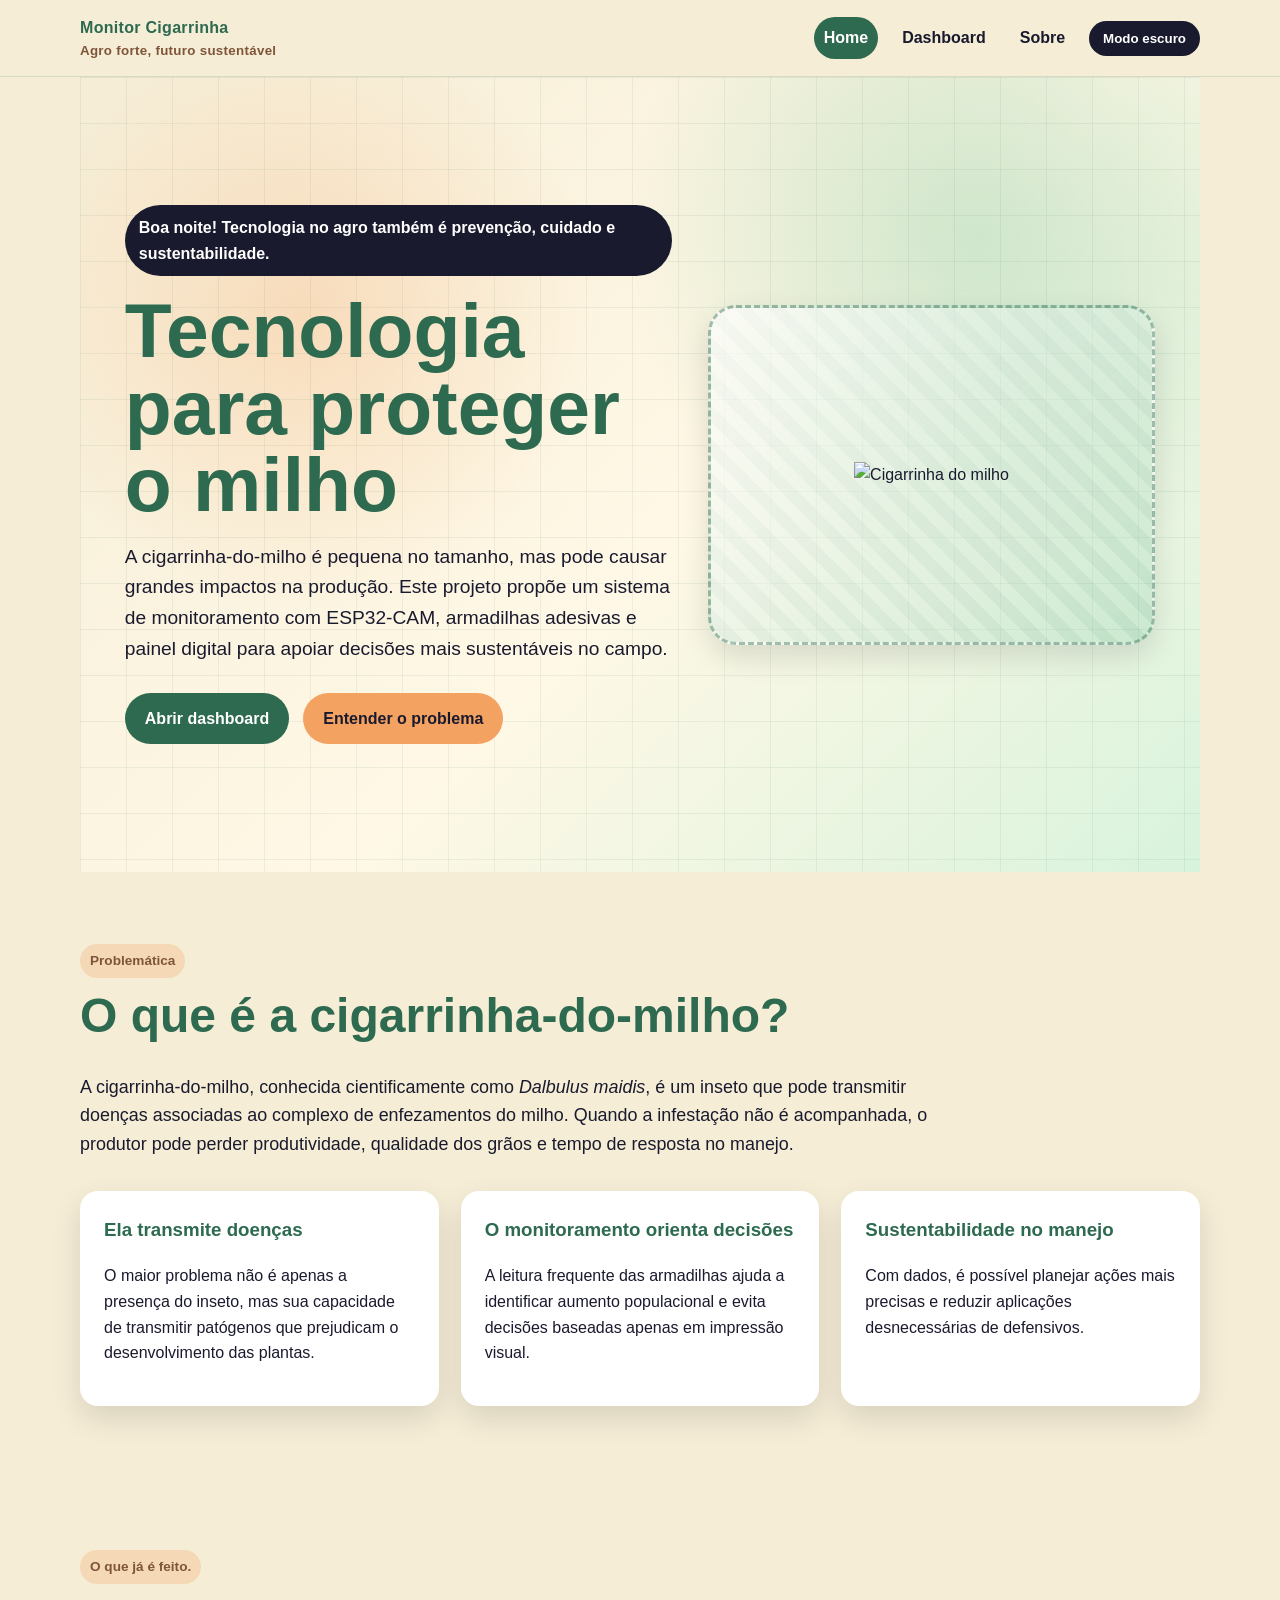
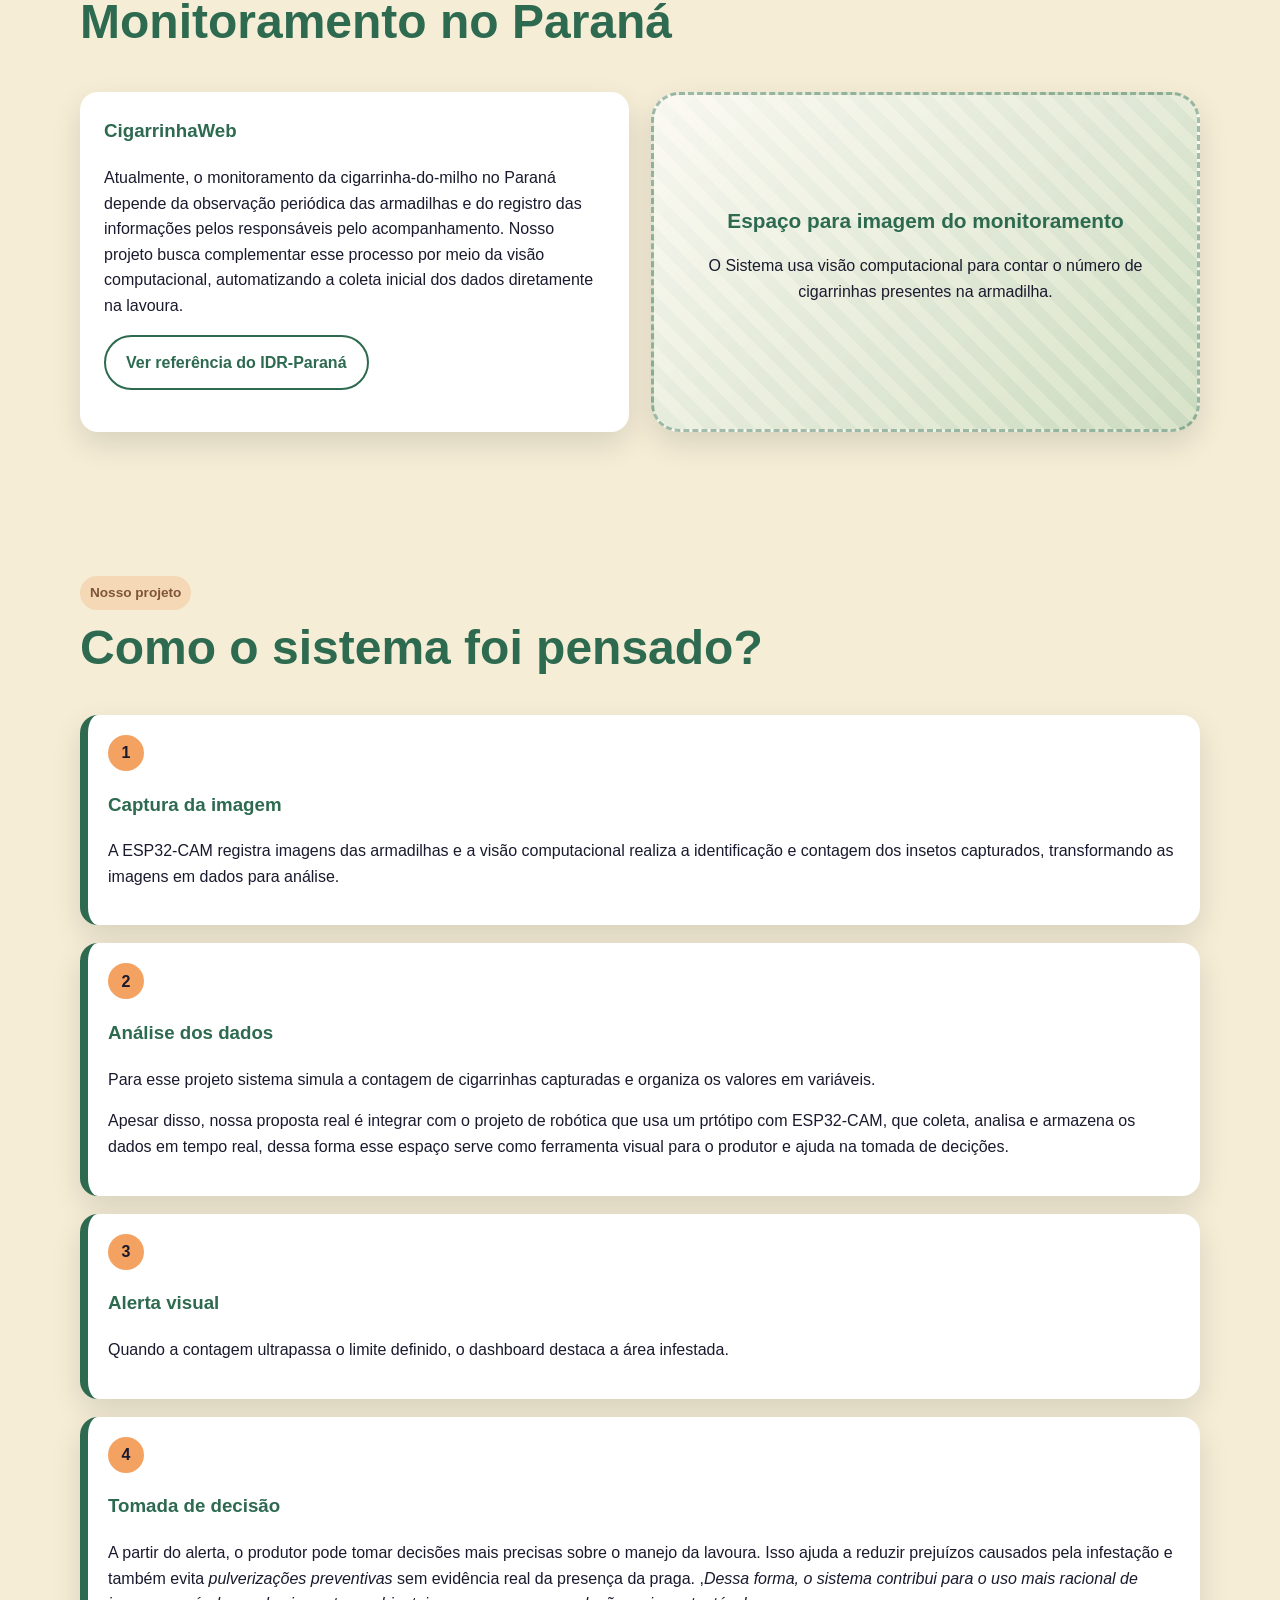
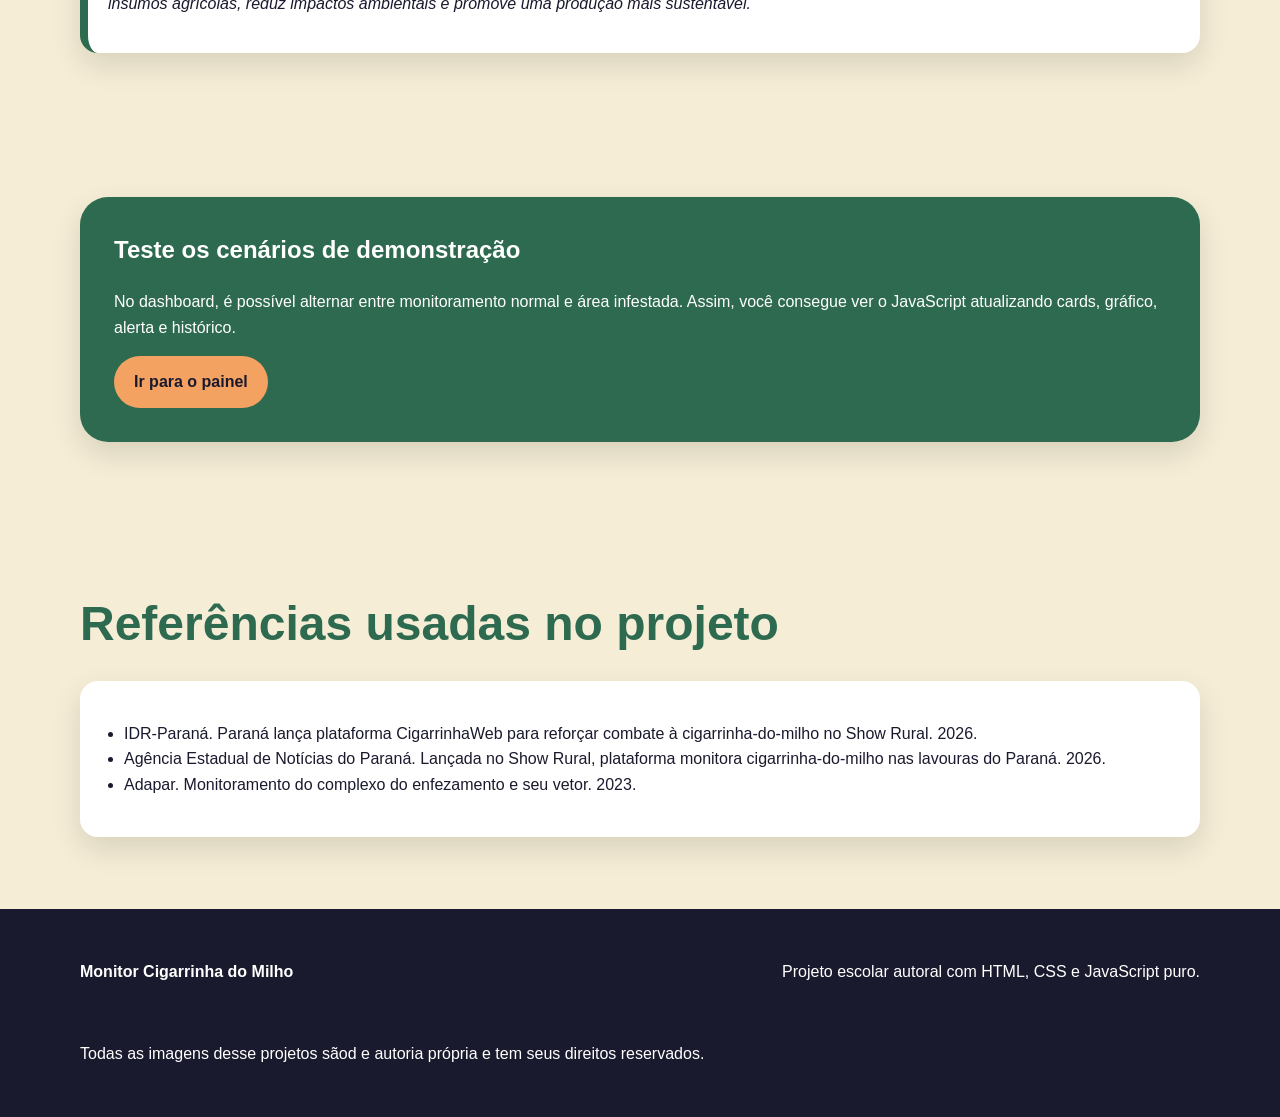
==== commit 7bd847b1: "correção imagemcigarrinha livre" ====
--- a/index.html
+++ b/index.html
@@ -43,7 +43,7 @@
 
         <div class="photo-placeholder" role="img" aria-label="Espaço reservado para foto autoral de uma armadilha adesiva amarela instalada em uma lavoura de milho, com o protótipo de monitoramento ao lado.">
           <div>
-            <img src="https://commons.wikimedia.org/wiki/File:Dalbulus_maidis.jpg" alt="Cigarrinha do milho">
+            <img src="https://upload.wikimedia.org/wikipedia/commons/thumb/3/35/Dalbulus_maidis.jpg/960px-Dalbulus_maidis.jpg" alt="Cigarrinha do milho">
       
           </div>
         </div>
